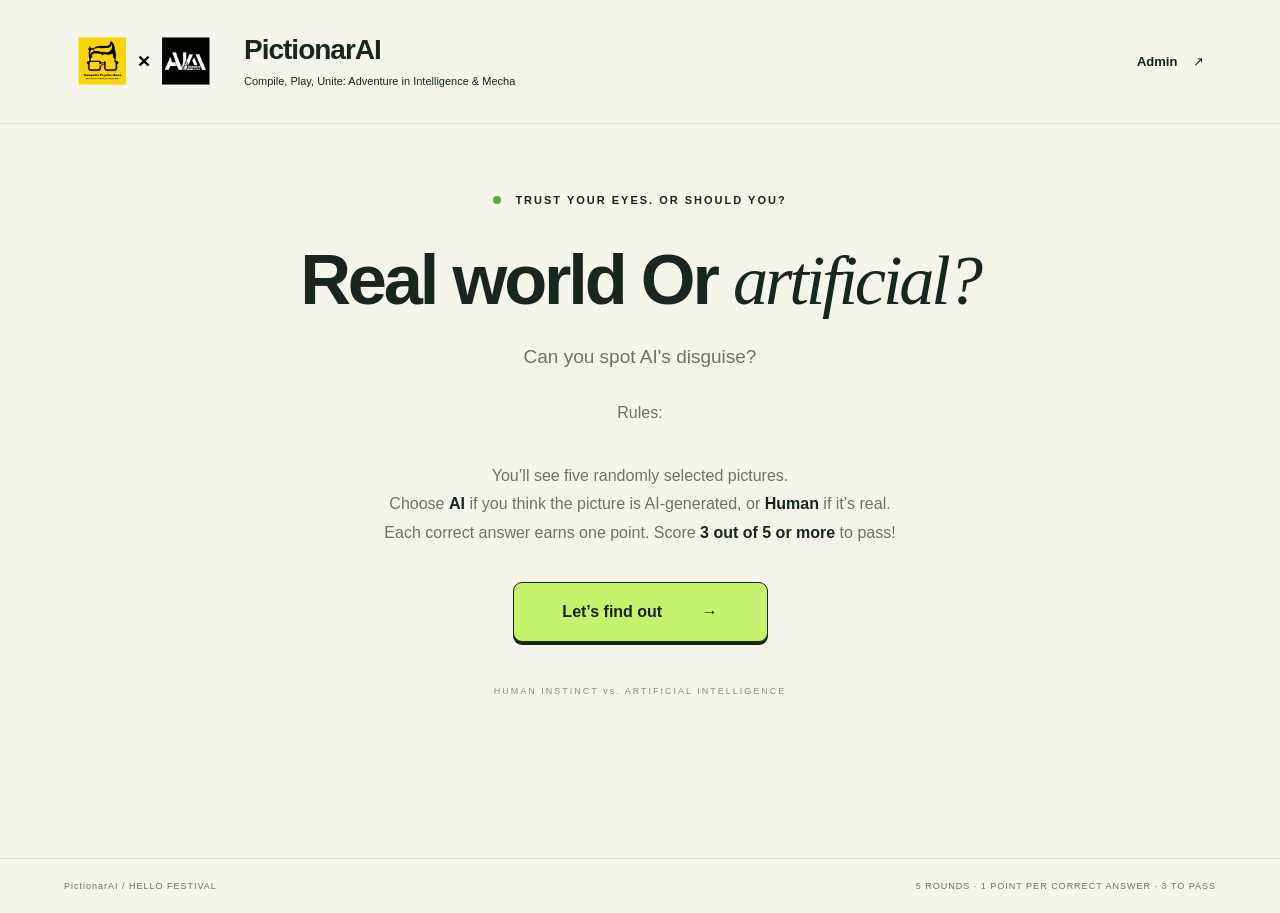
==== index.html @ ab6dd4ba "Add files via upload" ====
<!doctype html>
<html lang="en">
<head>
  <meta charset="UTF-8">
  <meta name="viewport" content="width=device-width, initial-scale=1">
  <title>PictionarAI — AI or Real?</title>
  <link rel="stylesheet" href="style.css">
  <script defer src="quiz.js"></script>
  <script defer src="bundled-pictures.js"></script>
  <script defer src="app.js"></script>
</head>
<body>
  <header><a class="brand" href="#" id="home-link"><img class="crossover-logo" src="assets/crossover-logo-transparent.png" alt="Computer Psycho Union × AI Robotics"><span class="brand-copy"><span class="brand-name">PictionarAI</span><span class="brand-subtitle">Compile, Play, Unite: Adventure in Intelligence &amp; Mecha</span></span></a><button class="quiet" id="manage">Admin <span aria-hidden="true">↗</span></button></header>
  <main>
    <section id="home" class="screen hero">
      <div class="eyebrow"><span class="dot"></span> TRUST YOUR EYES. OR SHOULD YOU?</div>
      <h1>Real world Or <em>artificial?</em></h1>
      <p class="intro">Can you spot AI's disguise?</p>
      <p class="game-rules">Rules:</p>
      <p class="game-rules">You’ll see five randomly selected pictures. <br>Choose <strong>AI</strong> if you think the picture is AI-generated, or <strong>Human</strong> if it’s real. <br>Each correct answer earns one point. Score <strong>3 out of 5 or more</strong> to pass!</p>
      <button class="primary" id="start" disabled>Let’s find out <span>→</span></button>
      <p id="ready" class="muted" role="status">Loading pictures…</p>
      <div class="hero-note">HUMAN INSTINCT vs. ARTIFICIAL INTELLIGENCE</div>
    </section>

    <section id="library" class="screen" hidden>
      <div class="eyebrow">EVENT SETUP</div><h2>Admin</h2>
      <p class="intro small">Add your pictures and label them correctly. Every game draws five different pictures from this library.</p>
      <div class="upload-grid">
        <label class="upload"><span class="upload-icon">✳</span><strong>AI-generated pictures</strong><span>Images created using artificial intelligence</span><span class="file-button">Choose pictures +</span><input id="ai-files" type="file" accept="image/jpeg,image/png,image/webp,image/gif,image/avif" multiple></label>
        <label class="upload"><span class="upload-icon">◎</span><strong>Real pictures</strong><span>Authentic photographs from the real world</span><span class="file-button">Choose pictures +</span><input id="real-files" type="file" accept="image/jpeg,image/png,image/webp,image/gif,image/avif" multiple></label>
      </div>
      <p class="muted">PNG, JPG, WebP, GIF or AVIF. Use at least five pictures in total; include both categories for a better challenge. Labels and filenames stay hidden during play.</p>
      <p id="storage-note" class="notice" role="status"></p>
      <div class="library-toolbar"><h3 id="library-count">0 pictures</h3><button class="primary compact" id="done">Done →</button></div>
      <div id="gallery" class="gallery"></div>
    </section>

    <section id="game" class="screen game" hidden>
      <div class="game-top"><span id="round" class="eyebrow">ROUND 01 / 05</span><span class="score-pill">SCORE <strong id="score">0</strong> / 5</span></div>
      <div id="progress" class="progress" aria-label="Round progress"></div>
      <div class="picture-stage"><img id="question-image" alt="Challenge picture — decide whether it was generated by AI"></div>
      <div class="question"><div><h2>Is this AI-generated?</h2><p id="answer-hint" class="muted">Look closely. Trust your instinct.</p></div><div class="answers"><button id="yes" class="answer yes">YES <span>AI-generated</span></button><button id="no" class="answer no">NO <span>Real photograph</span></button></div></div>
      <div id="feedback" class="feedback" hidden><p id="feedback-text" role="status"></p><button class="primary compact" id="next">Next picture →</button></div>
    </section>

    <section id="result" class="screen hero" hidden>
      <h1 id="result-title"></h1><p id="result-description" class="intro"></p>
      <div class="final-score"><strong id="final-score">0</strong><span>/ 5 points</span></div>
      <div id="result-rounds" class="result-rounds"></div>
      <button class="primary" id="back-home">Back to Welcome <span>→</span></button>
    </section>
  </main>
  <footer><span>PictionarAI / HELLO FESTIVAL</span><span>5 ROUNDS · 1 POINT PER CORRECT ANSWER · 3 TO PASS</span></footer>
</body>
</html>
---- style.css ----
/* PictionarAI stylesheet.
 * Original cascade order is preserved, including responsive overrides.
 */

/* Theme and defaults */

:root {
  font-family: Arial, Helvetica, sans-serif;
  color: #19261f;
  background: #f5f5ec;
  font-synthesis: none;
  --green: #c5f36b;
  --ink: #19261f;
  --muted: #6d7469;
}

/* Reset and accessibility */

* {
  box-sizing: border-box;
}

body {
  margin: 0;
}

button, input {
  font: inherit;
}

button {
  cursor: pointer;
}

button:disabled {
  opacity: .45;
  cursor: not-allowed;
}

button:focus-visible, a:focus-visible, .upload:focus-within {
  outline: 3px solid #517b1b;
  outline-offset: 5px;
}

[hidden] {
  display: none !important;
}

/* Header and navigation */

header {
  max-width: 1440px;
  margin: auto;
  padding: 28px 5%;
  display: flex;
  align-items: center;
  justify-content: space-between;
  gap: 20px;
  border-bottom: 1px solid #dce0d2;
}

.brand {
  display: flex;
  align-items: center;
  gap: 10px;
  color: inherit;
  text-decoration: none;
  font-size: 17px;
  font-weight: 900;
  letter-spacing: -.6px;
}

.brand-icon {
  font-size: 36px;
}

.tag {
  font-size: 9px;
  letter-spacing: 1.3px;
  margin-left: 12px;
  border-left: 1px solid #bac2b2;
  padding-left: 18px;
}

.quiet {
  border: 0;
  background: transparent;
  color: var(--ink);
  padding: 12px;
  font-size: 13px;
  font-weight: 600;
}

.quiet span {
  margin-left: 12px;
}

/* Page layout and typography */

main {
  max-width: 1180px;
  margin: auto;
  padding: 48px 32px 65px;
  min-height: calc(100vh - 166px);
}

.hero {
  text-align: center;
  padding: 22px 0 0;
}

.eyebrow {
  font-size: 11px;
  font-weight: 800;
  letter-spacing: 2px;
}

.dot {
  display: inline-block;
  width: 8px;
  height: 8px;
  background: #69a637;
  border-radius: 50%;
  margin-right: 9px;
}

h1 {
  font-size: clamp(56px, 7.4vw, 98px);
  letter-spacing: -6px;
  line-height: 1.02;
  font-weight: 800;
  margin: 28px 0 22px;
}

h1 em {
  font-family: Georgia, serif;
  font-weight: 400;
}

h2 {
  font-size: 38px;
  letter-spacing: -1.7px;
  margin: 15px 0;
}

h3 {
  font-size: 19px;
}

.intro {
  font-size: 19px;
  line-height: 1.6;
  color: var(--muted);
  margin: 0;
}

.intro.small {
  font-size: 16px;
  max-width: 680px;
}

/* Legacy three-column rules layout */

.rules {
  display: flex;
  justify-content: center;
  margin: 34px auto;
  gap: 0;
}

.rules>div {
  min-width: 170px;
  padding: 0 26px;
  border-right: 1px solid #d5dacb;
}

.rules>div:last-child {
  border: 0;
}

.rules strong {
  display: block;
  font-size: 23px;
  letter-spacing: -.7px;
}

.rules span {
  display: block;
  font-size: 12px;
  color: var(--muted);
  margin-top: 9px;
}

/* Buttons and supporting text */

.primary {
  background: var(--green);
  color: var(--ink);
  border: 1px solid var(--ink);
  border-radius: 9px;
  padding: 20px 28px;
  min-width: 255px;
  font-weight: 700;
  font-size: 16px;
  box-shadow: 0 3px 0 var(--ink);
}

.primary:hover:not(:disabled) {
  background: #b5e659;
}

.primary span {
  margin-left: 35px;
}

.primary.compact {
  min-width: 0;
  padding: 13px 23px;
  font-size: 14px;
}

.muted {
  font-size: 13px;
  line-height: 1.6;
  color: var(--muted);
}

#ready {
  margin-top: 21px;
}

.hero-note {
  font-size: 9px;
  letter-spacing: 2px;
  color: #88917d;
  margin-top: 44px;
}

/* Footer */

footer {
  border-top: 1px solid #dce0d2;
  display: flex;
  justify-content: space-between;
  gap: 16px;
  padding: 22px 5%;
  font-size: 9px;
  letter-spacing: 1px;
  color: var(--muted);
}

/* Admin: uploads and picture gallery */

.upload-grid {
  display: grid;
  grid-template-columns: 1fr 1fr;
  gap: 20px;
  margin: 30px 0 18px;
}

.upload {
  position: relative;
  display: flex;
  flex-direction: column;
  align-items: flex-start;
  gap: 12px;
  border: 1px dashed #9ba88f;
  border-radius: 16px;
  padding: 28px;
  background: #eeefdf;
  overflow: hidden;
  cursor: pointer;
}

.upload-icon {
  font-size: 32px;
}

.upload strong {
  font-size: 21px;
}

.upload>span:not(.upload-icon) {
  font-size: 13px;
  color: var(--muted);
}

.upload .file-button {
  background: white;
  border: 1px solid #c7cebd;
  padding: 10px 17px;
  border-radius: 7px;
  color: var(--ink) !important;
}

.upload input {
  position: absolute;
  inset: 0;
  opacity: 0;
  cursor: pointer;
  width: 100%;
  height: 100%;
}

.notice {
  font-size: 13px;
  color: #596348;
  line-height: 1.6;
}

.library-toolbar {
  display: flex;
  justify-content: space-between;
  align-items: center;
  margin: 30px 0 20px;
}

.gallery {
  display: grid;
  grid-template-columns: repeat(auto-fill, minmax(170px, 1fr));
  gap: 15px;
}

.tile {
  border: 1px solid #d5dacb;
  border-radius: 10px;
  overflow: hidden;
  background: #fff;
}

.tile img {
  width: 100%;
  height: 140px;
  object-fit: cover;
}

.tile-bottom {
  padding: 12px;
  display: flex;
  align-items: center;
  justify-content: space-between;
  gap: 5px;
  font-size: 12px;
}

.tile button {
  border: 0;
  background: #f1f2ea;
  border-radius: 5px;
  padding: 7px;
  color: #782f2f;
}

/* Quiz: progress, pictures, and answers */

.game {
  max-width: 960px;
  margin: auto;
}

.game-top {
  display: flex;
  justify-content: space-between;
  align-items: center;
}

.score-pill {
  border: 1px solid #cdd5c1;
  border-radius: 30px;
  padding: 10px 18px;
  font-size: 11px;
  letter-spacing: 1px;
}

.score-pill strong {
  font-size: 17px;
  margin-left: 10px;
}

.progress {
  display: flex;
  gap: 7px;
  margin: 18px 0 25px;
}

.progress span {
  height: 5px;
  flex: 1;
  background: #dfe3d6;
  border-radius: 5px;
}

.progress .active {
  background: #82956c;
}

.progress .correct {
  background: #8ac440;
}

.progress .wrong {
  background: #ca8872;
}

.picture-stage {
  background: #e8eadf;
  border: 1px solid #d9dece;
  border-radius: 15px;
  overflow: hidden;
  height: clamp(240px, 46vh, 560px);
  display: flex;
  align-items: center;
  justify-content: center;
}

.picture-stage img {
  width: 100%;
  height: 100%;
  object-fit: contain;
}

.question {
  display: flex;
  justify-content: space-between;
  align-items: center;
  gap: 25px;
  margin-top: 20px;
}

.question h2 {
  font-size: 28px;
  margin: 6px 0;
}

.question p {
  margin: 8px 0;
}

.answers {
  display: flex;
  gap: 12px;
}

.answer {
  border: 1px solid var(--ink);
  border-radius: 9px;
  padding: 16px 28px;
  min-width: 140px;
  font-weight: 800;
  font-size: 23px;
}

.answer span {
  display: block;
  font-size: 11px;
  font-weight: 400;
  margin-top: 5px;
}

.yes {
  background: var(--green);
}

.no {
  background: #fff;
}

.feedback {
  display: flex;
  align-items: center;
  justify-content: space-between;
  gap: 15px;
  margin-top: 19px;
  padding: 15px 20px;
  border-radius: 10px;
  background: #e6edda;
}

.feedback p {
  margin: 0;
  line-height: 1.5;
}

.feedback.wrong {
  background: #f1e3d8;
}

/* Results screen */

.result-badge {
  display: inline-block;
  margin-top: 30px;
  padding: 9px 18px;
  border-radius: 30px;
  background: var(--green);
  font-size: 12px;
  font-weight: 800;
  letter-spacing: 2px;
}

.result-badge.fail {
  background: #ecd7c9;
}

#result h1 {
  font-size: 64px;
  letter-spacing: -3px;
  margin-top: 22px;
}

.final-score {
  display: flex;
  align-items: baseline;
  justify-content: center;
  gap: 12px;
  margin: 25px 0;
}

.final-score strong {
  font-size: 86px;
  letter-spacing: -5px;
}

.final-score span {
  color: var(--muted);
  font-size: 20px;
}

.result-rounds {
  display: flex;
  justify-content: center;
  gap: 10px;
  margin-bottom: 35px;
}

.round-result {
  border-radius: 8px;
  background: #dfebcd;
  padding: 12px;
  font-size: 12px;
}

.round-result.wrong {
  background: #ecdcd0;
}

.back-home {
  display: block;
  margin: 18px auto 0;
}

/* Small-screen layout */

@media (max-width: 650px) {
  header {
    padding: 18px 20px;
  }

  .tag {
    display: none;
  }

  .brand {
    font-size: 14px;
  }

  .brand-icon {
    font-size: 28px;
  }

  main {
    padding: 30px 20px 45px;
  }

  h1 {
    letter-spacing: -3px;
  }

  .rules>div {
    min-width: 0;
    padding: 0 16px;
  }

  .rules strong {
    font-size: 20px;
  }

  .rules span {
    font-size: 11px;
  }

  .upload-grid {
    grid-template-columns: 1fr;
  }

  .question {
    flex-direction: column;
    text-align: center;
    gap: 12px;
  }

  .answers {
    width: 100%;
  }

  .answer {
    flex: 1;
    padding: 15px;
    min-width: 0;
  }

  .feedback {
    flex-direction: column;
    text-align: center;
  }

  .picture-stage {
    height: 39vh;
  }

  .result-rounds {
    gap: 5px;
  }

  .round-result {
    padding: 9px 6px;
    font-size: 11px;
  }

  footer {
    flex-direction: column;
    align-items: center;
    font-size: 8px;
  }

  #result h1 {
    font-size: 50px;
  }

}

/* Welcome: game instructions */

.game-rules {
  max-width: 620px;
  margin: 26px auto 34px;
  font-size: 16px;
  line-height: 1.8;
  color: var(--muted);
}

.game-rules strong {
  color: var(--ink);
  font-weight: 700;
}

.brand {
  gap: 20px;
  min-width: 0;
}

/* Logo and product branding */

.crossover-logo {
  display: block;
  width: 160px;
  height: auto;
  flex-shrink: 0;
}

.brand-copy {
  display: flex;
  flex-direction: column;
  gap: 7px;
  min-width: 0;
}

.brand-name {
  font-size: 28px;
  letter-spacing: -1px;
}

.brand-subtitle {
  font-size: 11px;
  font-weight: 400;
  letter-spacing: 0;
  line-height: 1.5;
}

.quiet#manage {
  flex-shrink: 0;
}

#home h1 {
  white-space: nowrap;
  font-size: clamp(20px, 5.5vw, 72px);
  letter-spacing: -.045em;
  margin: 38px 0 26px;
}

/* Compact header */

@media (max-width: 800px) {
  header {
    flex-wrap: wrap;
    gap: 12px;
  }

  .crossover-logo {
    width: 120px;
  }

  .brand-name {
    font-size: 24px;
  }

  .brand-subtitle {
    max-width: 340px;
  }

  .brand {
    gap: 12px;
  }

}

/* Phone header */

@media (max-width: 450px) {
  .crossover-logo {
    width: 90px;
  }

  .brand-name {
    font-size: 22px;
  }

  .brand-subtitle {
    font-size: 10px;
  }

  .brand {
    width: 100%;
  }

  #manage {
    margin-left: auto;
  }

  #home h1 {
    font-size: 5.5vw;
  }

}
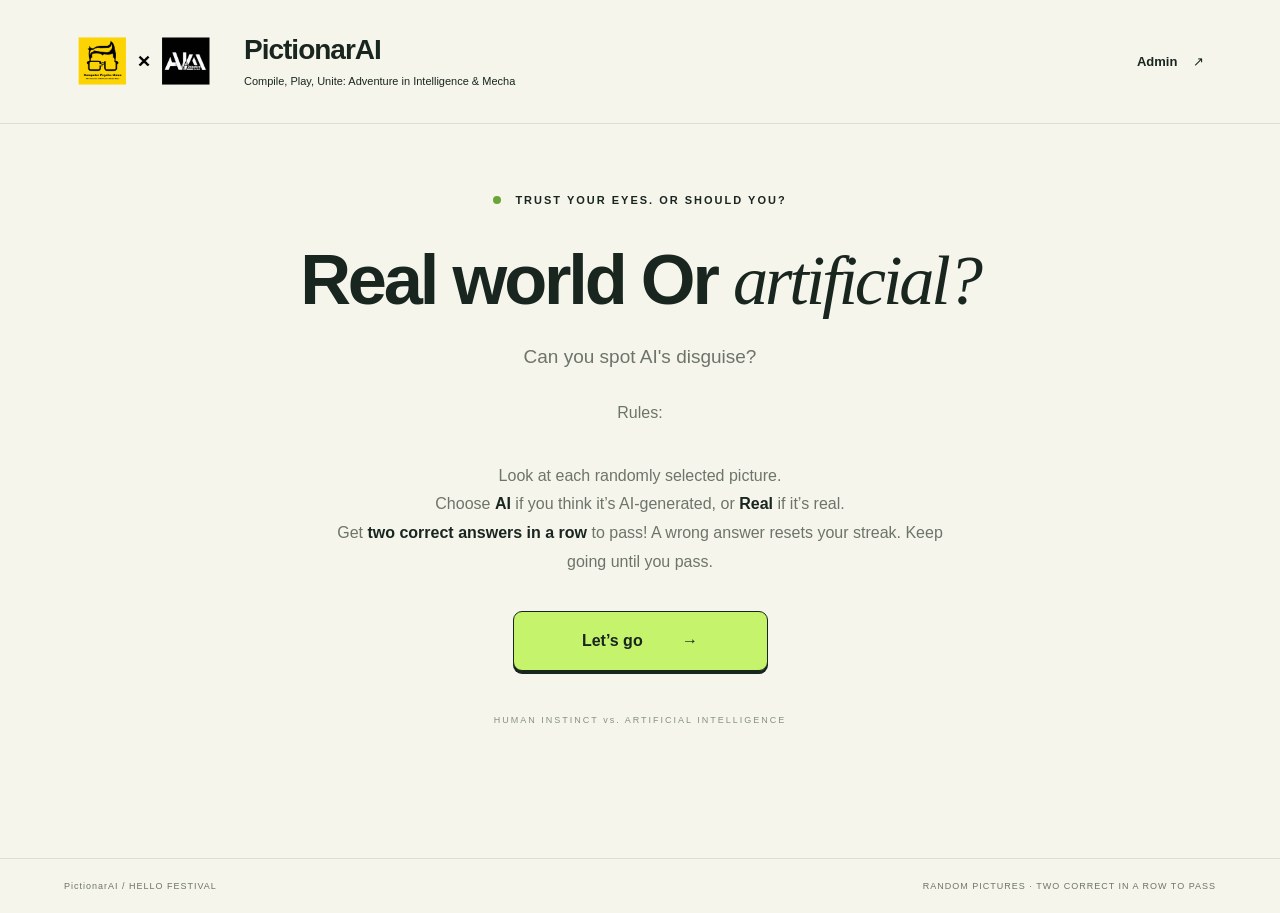
==== commit 4f5ed103: "Add files via upload" ====
--- a/index.html
+++ b/index.html
@@ -17,40 +17,40 @@
       <h1>Real world Or <em>artificial?</em></h1>
       <p class="intro">Can you spot AI's disguise?</p>
       <p class="game-rules">Rules:</p>
-      <p class="game-rules">You’ll see five randomly selected pictures. <br>Choose <strong>AI</strong> if you think the picture is AI-generated, or <strong>Human</strong> if it’s real. <br>Each correct answer earns one point. Score <strong>3 out of 5 or more</strong> to pass!</p>
-      <button class="primary" id="start" disabled>Let’s find out <span>→</span></button>
+      <p class="game-rules">Look at each randomly selected picture. <br>Choose <strong>AI</strong> if you think it’s AI-generated, or <strong>Real</strong> if it’s real. <br>Get <strong>two correct answers in a row</strong> to pass! A wrong answer resets your streak. Keep going until you pass.</p>
+      <button class="primary" id="start" disabled>Let’s go <span>→</span></button>
       <p id="ready" class="muted" role="status">Loading pictures…</p>
       <div class="hero-note">HUMAN INSTINCT vs. ARTIFICIAL INTELLIGENCE</div>
     </section>
 
     <section id="library" class="screen" hidden>
       <div class="eyebrow">EVENT SETUP</div><h2>Admin</h2>
-      <p class="intro small">Add your pictures and label them correctly. Every game draws five different pictures from this library.</p>
+      <p class="intro small">Add your pictures and label them correctly. Each game draws pictures randomly from this library until the participant answers two correctly in a row.</p>
       <div class="upload-grid">
         <label class="upload"><span class="upload-icon">✳</span><strong>AI-generated pictures</strong><span>Images created using artificial intelligence</span><span class="file-button">Choose pictures +</span><input id="ai-files" type="file" accept="image/jpeg,image/png,image/webp,image/gif,image/avif" multiple></label>
         <label class="upload"><span class="upload-icon">◎</span><strong>Real pictures</strong><span>Authentic photographs from the real world</span><span class="file-button">Choose pictures +</span><input id="real-files" type="file" accept="image/jpeg,image/png,image/webp,image/gif,image/avif" multiple></label>
       </div>
-      <p class="muted">PNG, JPG, WebP, GIF or AVIF. Use at least five pictures in total; include both categories for a better challenge. Labels and filenames stay hidden during play.</p>
+      <p class="muted">PNG, JPG, WebP, GIF or AVIF. Use at least two pictures in total; include both categories for a better challenge. Labels and filenames stay hidden during play.</p>
       <p id="storage-note" class="notice" role="status"></p>
       <div class="library-toolbar"><h3 id="library-count">0 pictures</h3><button class="primary compact" id="done">Done →</button></div>
       <div id="gallery" class="gallery"></div>
     </section>
 
     <section id="game" class="screen game" hidden>
-      <div class="game-top"><span id="round" class="eyebrow">ROUND 01 / 05</span><span class="score-pill">SCORE <strong id="score">0</strong> / 5</span></div>
-      <div id="progress" class="progress" aria-label="Round progress"></div>
+      <div class="game-top"><span id="round" class="eyebrow">PICTURE 01</span><span class="score-pill">STREAK <strong id="score">0</strong> / 2</span><button class="quiet" id="abort" type="button" aria-label="Abort game and return to welcome">Abort</button></div>
+      <div id="progress" class="progress" aria-label="Consecutive correct answers"></div>
       <div class="picture-stage"><img id="question-image" alt="Challenge picture — decide whether it was generated by AI"></div>
-      <div class="question"><div><h2>Is this AI-generated?</h2><p id="answer-hint" class="muted">Look closely. Trust your instinct.</p></div><div class="answers"><button id="yes" class="answer yes">YES <span>AI-generated</span></button><button id="no" class="answer no">NO <span>Real photograph</span></button></div></div>
+      <div class="question"><div><h2>Is this AI-generated?</h2><p id="answer-hint" class="muted">Look closely. Trust your instinct.</p></div><div class="answers"><button id="yes" class="answer yes">AI </button><button id="no" class="answer no">Real </button></div></div>
       <div id="feedback" class="feedback" hidden><p id="feedback-text" role="status"></p><button class="primary compact" id="next">Next picture →</button></div>
     </section>
 
     <section id="result" class="screen hero" hidden>
       <h1 id="result-title"></h1><p id="result-description" class="intro"></p>
-      <div class="final-score"><strong id="final-score">0</strong><span>/ 5 points</span></div>
+      <div class="final-score"><strong id="final-score">2</strong><span>correct in a row</span></div>
       <div id="result-rounds" class="result-rounds"></div>
       <button class="primary" id="back-home">Back to Welcome <span>→</span></button>
     </section>
   </main>
-  <footer><span>PictionarAI / HELLO FESTIVAL</span><span>5 ROUNDS · 1 POINT PER CORRECT ANSWER · 3 TO PASS</span></footer>
+  <footer><span>PictionarAI / HELLO FESTIVAL</span><span>RANDOM PICTURES · TWO CORRECT IN A ROW TO PASS</span></footer>
 </body>
 </html>
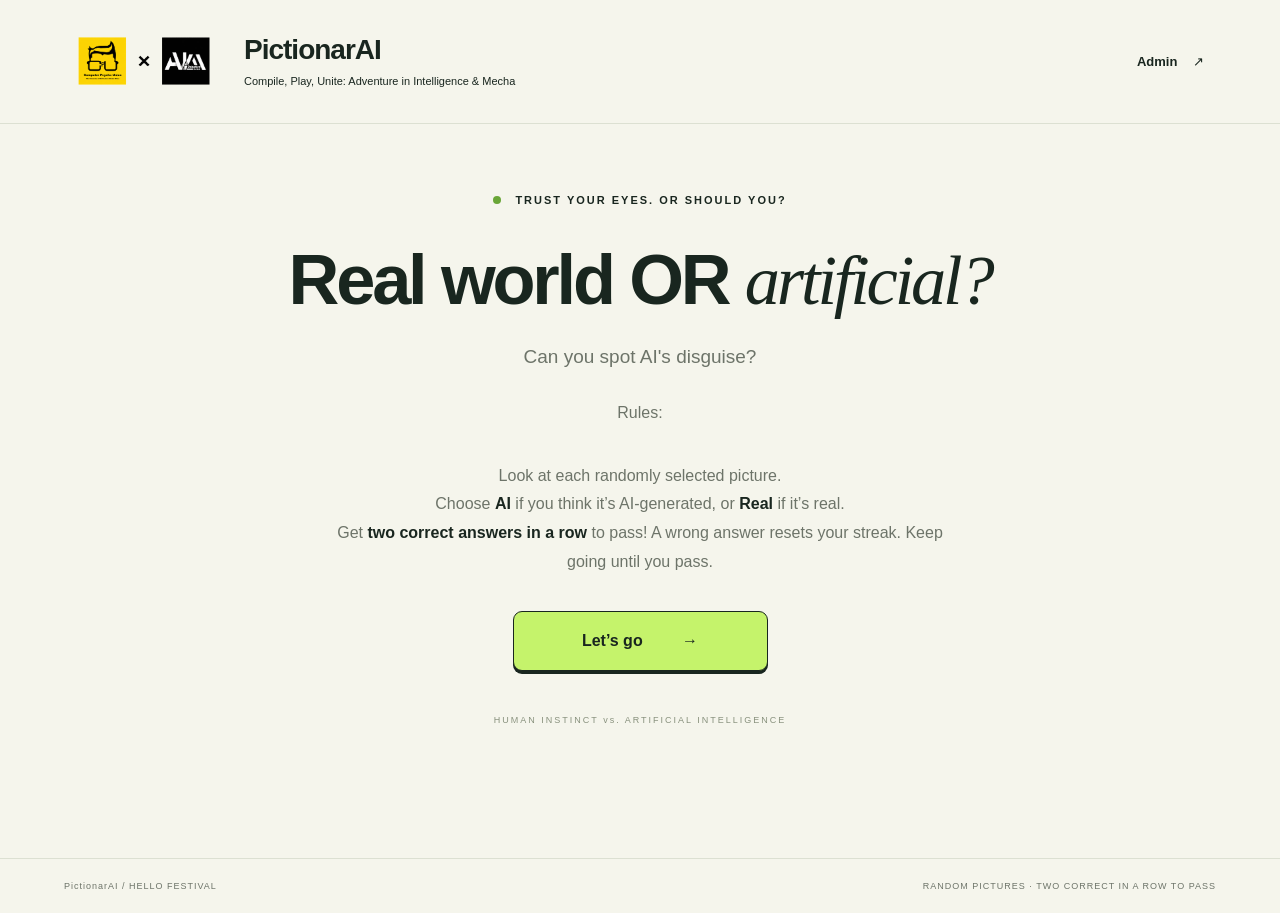
==== commit ebdd9860: "Update index.html" ====
--- a/index.html
+++ b/index.html
@@ -14,7 +14,7 @@
   <main>
     <section id="home" class="screen hero">
       <div class="eyebrow"><span class="dot"></span> TRUST YOUR EYES. OR SHOULD YOU?</div>
-      <h1>Real world Or <em>artificial?</em></h1>
+      <h1>Real world OR <em>artificial?</em></h1>
       <p class="intro">Can you spot AI's disguise?</p>
       <p class="game-rules">Rules:</p>
       <p class="game-rules">Look at each randomly selected picture. <br>Choose <strong>AI</strong> if you think it’s AI-generated, or <strong>Real</strong> if it’s real. <br>Get <strong>two correct answers in a row</strong> to pass! A wrong answer resets your streak. Keep going until you pass.</p>
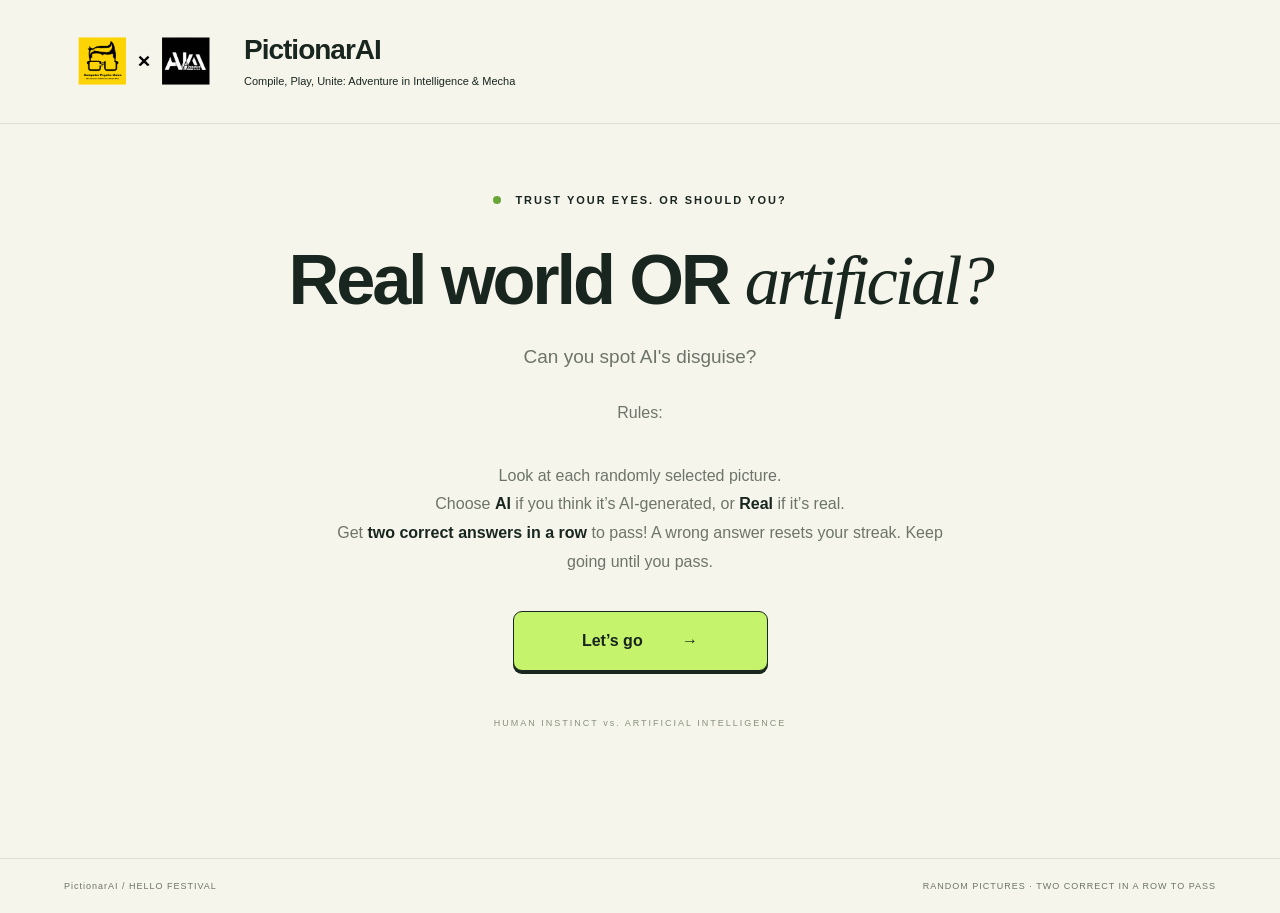
==== commit 6f7e33c3: "新增独立管理页并优化答题界面" ====
--- a/index.html
+++ b/index.html
@@ -10,7 +10,7 @@
   <script defer src="app.js"></script>
 </head>
 <body>
-  <header><a class="brand" href="#" id="home-link"><img class="crossover-logo" src="assets/crossover-logo-transparent.png" alt="Computer Psycho Union × AI Robotics"><span class="brand-copy"><span class="brand-name">PictionarAI</span><span class="brand-subtitle">Compile, Play, Unite: Adventure in Intelligence &amp; Mecha</span></span></a><button class="quiet" id="manage">Admin <span aria-hidden="true">↗</span></button></header>
+  <header><a class="brand" href="#" id="home-link"><img class="crossover-logo" src="assets/crossover-logo-transparent.png" alt="Computer Psycho Union × AI Robotics"><span class="brand-copy"><span class="brand-name">PictionarAI</span><span class="brand-subtitle">Compile, Play, Unite: Adventure in Intelligence &amp; Mecha</span></span></a></header>
   <main>
     <section id="home" class="screen hero">
       <div class="eyebrow"><span class="dot"></span> TRUST YOUR EYES. OR SHOULD YOU?</div>
@@ -23,19 +23,6 @@
       <div class="hero-note">HUMAN INSTINCT vs. ARTIFICIAL INTELLIGENCE</div>
     </section>
 
-    <section id="library" class="screen" hidden>
-      <div class="eyebrow">EVENT SETUP</div><h2>Admin</h2>
-      <p class="intro small">Add your pictures and label them correctly. Each game draws pictures randomly from this library until the participant answers two correctly in a row.</p>
-      <div class="upload-grid">
-        <label class="upload"><span class="upload-icon">✳</span><strong>AI-generated pictures</strong><span>Images created using artificial intelligence</span><span class="file-button">Choose pictures +</span><input id="ai-files" type="file" accept="image/jpeg,image/png,image/webp,image/gif,image/avif" multiple></label>
-        <label class="upload"><span class="upload-icon">◎</span><strong>Real pictures</strong><span>Authentic photographs from the real world</span><span class="file-button">Choose pictures +</span><input id="real-files" type="file" accept="image/jpeg,image/png,image/webp,image/gif,image/avif" multiple></label>
-      </div>
-      <p class="muted">PNG, JPG, WebP, GIF or AVIF. Use at least two pictures in total; include both categories for a better challenge. Labels and filenames stay hidden during play.</p>
-      <p id="storage-note" class="notice" role="status"></p>
-      <div class="library-toolbar"><h3 id="library-count">0 pictures</h3><button class="primary compact" id="done">Done →</button></div>
-      <div id="gallery" class="gallery"></div>
-    </section>
-
     <section id="game" class="screen game" hidden>
       <div class="game-top"><span id="round" class="eyebrow">PICTURE 01</span><span class="score-pill">STREAK <strong id="score">0</strong> / 2</span><button class="quiet" id="abort" type="button" aria-label="Abort game and return to welcome">Abort</button></div>
       <div id="progress" class="progress" aria-label="Consecutive correct answers"></div>
@@ -46,7 +33,6 @@
 
     <section id="result" class="screen hero" hidden>
       <h1 id="result-title"></h1><p id="result-description" class="intro"></p>
-      <div class="final-score"><strong id="final-score">2</strong><span>correct in a row</span></div>
       <div id="result-rounds" class="result-rounds"></div>
       <button class="primary" id="back-home">Back to Welcome <span>→</span></button>
     </section>
--- a/style.css
+++ b/style.css
@@ -30,6 +30,10 @@
 
 button {
   cursor: pointer;
+  /* Removes the 300ms tap delay and stops the browser from hijacking the
+     press gesture, which otherwise cancels :active on touch devices. */
+  touch-action: manipulation;
+  -webkit-tap-highlight-color: transparent;
 }
 
 button:disabled {
@@ -93,6 +97,21 @@
 
 .quiet span {
   margin-left: 12px;
+}
+
+/* Abort sits in the quiz header and must stay noticeable without
+   competing with the answer buttons: outlined, flat and green-toned. */
+.quiet#abort {
+  border: 1px solid #cdd5c1;
+  border-radius: 7px;
+  background: #eeefdf;
+  padding: 10px 18px;
+  color: #4c5b34;
+}
+
+.quiet#abort:hover {
+  background: #e2e4d1;
+  color: var(--ink);
 }
 
 /* Page layout and typography */
@@ -203,10 +222,23 @@
   font-weight: 700;
   font-size: 16px;
   box-shadow: 0 3px 0 var(--ink);
+  /* Same press feedback as the answer buttons. The margin compensates
+     for the shadow so the button keeps its original footprint. */
+  margin-bottom: 3px;
+  transform: translateY(0);
+  transition: transform .12s ease, box-shadow .12s ease, background-color .12s ease;
 }
 
 .primary:hover:not(:disabled) {
   background: #b5e659;
+}
+
+/* The .pressing class mirrors :active because touch browsers can cancel the
+   :active state mid-gesture, which made the button only react on release. */
+.primary:active:not(:disabled),
+.primary.pressing:not(:disabled) {
+  transform: translateY(2px);
+  box-shadow: 0 1px 0 var(--ink);
 }
 
 .primary span {
@@ -384,18 +416,32 @@
 }
 
 .progress span {
+  position: relative;
   height: 5px;
   flex: 1;
   background: #dfe3d6;
   border-radius: 5px;
 }
 
+/* The green fill is a scaled layer rather than a flat background colour,
+   so each segment can slide in from the left and retract to the right. */
+.progress span::after {
+  content: "";
+  position: absolute;
+  inset: 0;
+  border-radius: inherit;
+  background: #8ac440;
+  transform: scaleX(0);
+  transform-origin: left center;
+  transition: transform .35s ease, background-color .35s ease;
+}
+
+.progress span.correct::after {
+  transform: scaleX(1);
+}
+
 .progress .active {
   background: #82956c;
-}
-
-.progress .correct {
-  background: #8ac440;
 }
 
 .progress .wrong {
@@ -448,6 +494,22 @@
   min-width: 140px;
   font-weight: 800;
   font-size: 23px;
+  /* Physical depth: a solid black edge under the button, matching the
+     stacked look already used by .primary. The margin compensates for
+     the shadow so the row height stays unchanged. */
+  box-shadow: 0 4px 0 var(--ink);
+  margin-bottom: 4px;
+  transform: translateY(0);
+  transition: transform .12s ease, box-shadow .12s ease, background-color .12s ease;
+}
+
+/* Pressing sinks the button into its own shadow, narrowing the visible
+   edge and reading as a physical press. .pressing mirrors :active for
+   touch devices where the pseudo-class is unreliable. */
+.answer:active:not(:disabled),
+.answer.pressing:not(:disabled) {
+  transform: translateY(3px);
+  box-shadow: 0 1px 0 var(--ink);
 }
 
 .answer span {
@@ -457,12 +519,24 @@
   margin-top: 5px;
 }
 
+/* AI (pale red) and Real (pale blue) are matched in lightness and
+   saturation, so neither button may hint at the correct answer. */
 .yes {
-  background: var(--green);
+  background: #f6cfcf;
+  color: #0a140d;
+}
+
+.yes:hover:not(:disabled) {
+  background: #f0bdbd;
 }
 
 .no {
-  background: #fff;
+  background: #ccdcf2;
+  color: #0a140d;
+}
+
+.no:hover:not(:disabled) {
+  background: #b8cdec;
 }
 
 .feedback {
@@ -502,6 +576,19 @@
   background: #ecd7c9;
 }
 
+/* Centre the result content vertically: masthead 166px is the shared
+   header/footer allowance used by main, plus its 48px top and 65px
+   bottom padding. The inherited .hero top padding is cancelled so the
+   block sits optically centred. */
+#result {
+  display: flex;
+  flex-direction: column;
+  align-items: center;
+  justify-content: center;
+  min-height: calc(100vh - 166px - 113px);
+  padding-top: 0;
+}
+
 #result h1 {
   font-size: 64px;
   letter-spacing: -3px;
@@ -752,3 +839,36 @@
   }
 
 }
+
+/* Result screen: 3D ribbon celebration.
+   The stage owns the perspective so each piece flips in real 3D space
+   rather than rotating as a flat rectangle. */
+
+.ribbon-stage {
+  position: fixed;
+  inset: 0;
+  overflow: hidden;
+  pointer-events: none;
+  perspective: 800px;
+  z-index: 999;
+}
+
+.ribbon {
+  position: absolute;
+  top: -12vh;
+  border-radius: 2px;
+  opacity: .95;
+  animation-name: ribbon-fall;
+  animation-timing-function: ease-in;
+  animation-fill-mode: forwards;
+}
+
+@keyframes ribbon-fall {
+  from {
+    transform: translate3d(0, 0, 0) rotateX(0) rotateY(0) rotateZ(0);
+  }
+
+  to {
+    transform: translate3d(var(--drift), 118vh, 0) rotateX(var(--tumble)) rotateY(var(--spin)) rotateZ(var(--spin));
+  }
+}
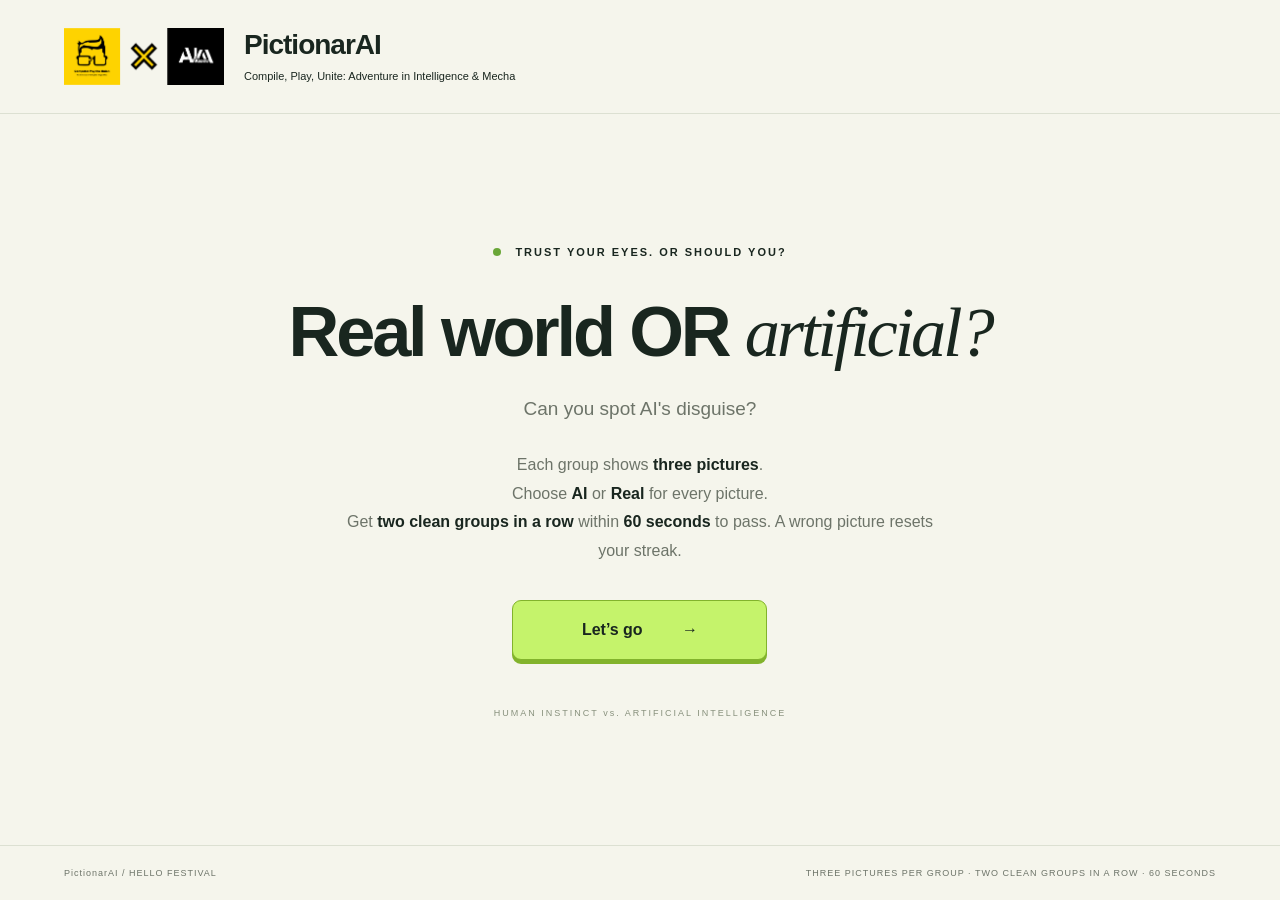
==== commit 3ac994e5: "Manage pictures via pictures.json and group them in threes" ====
--- a/index.html
+++ b/index.html
@@ -6,7 +6,6 @@
   <title>PictionarAI — AI or Real?</title>
   <link rel="stylesheet" href="style.css">
   <script defer src="quiz.js"></script>
-  <script defer src="bundled-pictures.js"></script>
   <script defer src="app.js"></script>
 </head>
 <body>
@@ -16,19 +15,19 @@
       <div class="eyebrow"><span class="dot"></span> TRUST YOUR EYES. OR SHOULD YOU?</div>
       <h1>Real world OR <em>artificial?</em></h1>
       <p class="intro">Can you spot AI's disguise?</p>
-      <p class="game-rules">Rules:</p>
-      <p class="game-rules">Look at each randomly selected picture. <br>Choose <strong>AI</strong> if you think it’s AI-generated, or <strong>Real</strong> if it’s real. <br>Get <strong>two correct answers in a row</strong> to pass! A wrong answer resets your streak. Keep going until you pass.</p>
+      <p class="game-rules">Each group shows <strong>three pictures</strong>. <br>Choose <strong>AI</strong> or <strong>Real</strong> for every picture. <br>Get <strong>two clean groups in a row</strong> within <strong>60 seconds</strong> to pass. A wrong picture resets your streak.</p>
       <button class="primary" id="start" disabled>Let’s go <span>→</span></button>
       <p id="ready" class="muted" role="status">Loading pictures…</p>
       <div class="hero-note">HUMAN INSTINCT vs. ARTIFICIAL INTELLIGENCE</div>
     </section>
 
     <section id="game" class="screen game" hidden>
-      <div class="game-top"><span id="round" class="eyebrow">PICTURE 01</span><span class="score-pill">STREAK <strong id="score">0</strong> / 2</span><button class="quiet" id="abort" type="button" aria-label="Abort game and return to welcome">Abort</button></div>
-      <div id="progress" class="progress" aria-label="Consecutive correct answers"></div>
-      <div class="picture-stage"><img id="question-image" alt="Challenge picture — decide whether it was generated by AI"></div>
-      <div class="question"><div><h2>Is this AI-generated?</h2><p id="answer-hint" class="muted">Look closely. Trust your instinct.</p></div><div class="answers"><button id="yes" class="answer yes">AI </button><button id="no" class="answer no">Real </button></div></div>
-      <div id="feedback" class="feedback" hidden><p id="feedback-text" role="status"></p><button class="primary compact" id="next">Next picture →</button></div>
+      <div class="game-top"><span id="round" class="eyebrow">GROUP 01</span><span class="score-pill">GROUPS <strong id="score">0</strong> / 2 <span class="pill-divider" aria-hidden="true"></span> <span id="timer" class="timer" role="timer">60</span></span><button class="quiet" id="abort" type="button" aria-label="Abort game and return to welcome">Abort</button></div>
+      <div id="progress" class="progress" aria-label="Consecutive correct groups"></div>
+      <h2 class="game-question">Is each of these AI-generated?</h2>
+      <div id="group" class="group"></div>
+      <div class="actions"><button class="primary compact" id="judge" disabled>Submit</button></div>
+      <div id="feedback" class="feedback" hidden><p id="feedback-text" role="status"></p></div>
     </section>
 
     <section id="result" class="screen hero" hidden>
@@ -37,6 +36,6 @@
       <button class="primary" id="back-home">Back to Welcome <span>→</span></button>
     </section>
   </main>
-  <footer><span>PictionarAI / HELLO FESTIVAL</span><span>RANDOM PICTURES · TWO CORRECT IN A ROW TO PASS</span></footer>
+  <footer><span>PictionarAI / HELLO FESTIVAL</span><span>THREE PICTURES PER GROUP · TWO CLEAN GROUPS IN A ROW · 60 SECONDS</span></footer>
 </body>
 </html>
--- a/style.css
+++ b/style.css
@@ -1,8 +1,4 @@
-/* PictionarAI stylesheet.
- * Original cascade order is preserved, including responsive overrides.
- */
-
-/* Theme and defaults */
+
 
 :root {
   font-family: Arial, Helvetica, sans-serif;
@@ -10,18 +6,20 @@
   background: #f5f5ec;
   font-synthesis: none;
   --green: #c5f36b;
+  --green-deep: #82b32c;
   --ink: #19261f;
   --muted: #6d7469;
 }
 
-/* Reset and accessibility */
-
 * {
   box-sizing: border-box;
 }
 
 body {
   margin: 0;
+  min-height: 100dvh;
+  display: grid;
+  grid-template-rows: auto 1fr auto;
 }
 
 button, input {
@@ -30,8 +28,6 @@
 
 button {
   cursor: pointer;
-  /* Removes the 300ms tap delay and stops the browser from hijacking the
-     press gesture, which otherwise cancels :active on touch devices. */
   touch-action: manipulation;
   -webkit-tap-highlight-color: transparent;
 }
@@ -41,7 +37,7 @@
   cursor: not-allowed;
 }
 
-button:focus-visible, a:focus-visible, .upload:focus-within {
+button:focus-visible, a:focus-visible {
   outline: 3px solid #517b1b;
   outline-offset: 5px;
 }
@@ -50,10 +46,8 @@
   display: none !important;
 }
 
-/* Header and navigation */
-
 header {
-  max-width: 1440px;
+  width: 100%;
   margin: auto;
   padding: 28px 5%;
   display: flex;
@@ -74,18 +68,6 @@
   letter-spacing: -.6px;
 }
 
-.brand-icon {
-  font-size: 36px;
-}
-
-.tag {
-  font-size: 9px;
-  letter-spacing: 1.3px;
-  margin-left: 12px;
-  border-left: 1px solid #bac2b2;
-  padding-left: 18px;
-}
-
 .quiet {
   border: 0;
   background: transparent;
@@ -99,8 +81,6 @@
   margin-left: 12px;
 }
 
-/* Abort sits in the quiz header and must stay noticeable without
-   competing with the answer buttons: outlined, flat and green-toned. */
 .quiet#abort {
   border: 1px solid #cdd5c1;
   border-radius: 7px;
@@ -114,13 +94,11 @@
   color: var(--ink);
 }
 
-/* Page layout and typography */
-
 main {
   max-width: 1180px;
   margin: auto;
   padding: 48px 32px 65px;
-  min-height: calc(100vh - 166px);
+  min-height: auto;
 }
 
 .hero {
@@ -178,67 +156,30 @@
   max-width: 680px;
 }
 
-/* Legacy three-column rules layout */
-
-.rules {
-  display: flex;
-  justify-content: center;
-  margin: 34px auto;
-  gap: 0;
-}
-
-.rules>div {
-  min-width: 170px;
-  padding: 0 26px;
-  border-right: 1px solid #d5dacb;
-}
-
-.rules>div:last-child {
-  border: 0;
-}
-
-.rules strong {
-  display: block;
-  font-size: 23px;
-  letter-spacing: -.7px;
-}
-
-.rules span {
-  display: block;
-  font-size: 12px;
-  color: var(--muted);
-  margin-top: 9px;
-}
-
-/* Buttons and supporting text */
-
 .primary {
   background: var(--green);
   color: var(--ink);
-  border: 1px solid var(--ink);
+  border: 1px solid var(--green-deep);
   border-radius: 9px;
   padding: 20px 28px;
   min-width: 255px;
   font-weight: 700;
   font-size: 16px;
-  box-shadow: 0 3px 0 var(--ink);
-  /* Same press feedback as the answer buttons. The margin compensates
-     for the shadow so the button keeps its original footprint. */
-  margin-bottom: 3px;
+  box-shadow: 0 4px 0 var(--green-deep);
+  margin-bottom: 4px;
   transform: translateY(0);
-  transition: transform .12s ease, box-shadow .12s ease, background-color .12s ease;
+  transition: transform .07s ease-out, box-shadow .07s ease-out;
 }
 
 .primary:hover:not(:disabled) {
   background: #b5e659;
 }
 
-/* The .pressing class mirrors :active because touch browsers can cancel the
-   :active state mid-gesture, which made the button only react on release. */
 .primary:active:not(:disabled),
 .primary.pressing:not(:disabled) {
-  transform: translateY(2px);
-  box-shadow: 0 1px 0 var(--ink);
+  transform: translateY(3px);
+  box-shadow: 0 1px 0 var(--green-deep);
+  transition: none;
 }
 
 .primary span {
@@ -267,8 +208,6 @@
   color: #88917d;
   margin-top: 44px;
 }
-
-/* Footer */
 
 footer {
   border-top: 1px solid #dce0d2;
@@ -281,59 +220,6 @@
   color: var(--muted);
 }
 
-/* Admin: uploads and picture gallery */
-
-.upload-grid {
-  display: grid;
-  grid-template-columns: 1fr 1fr;
-  gap: 20px;
-  margin: 30px 0 18px;
-}
-
-.upload {
-  position: relative;
-  display: flex;
-  flex-direction: column;
-  align-items: flex-start;
-  gap: 12px;
-  border: 1px dashed #9ba88f;
-  border-radius: 16px;
-  padding: 28px;
-  background: #eeefdf;
-  overflow: hidden;
-  cursor: pointer;
-}
-
-.upload-icon {
-  font-size: 32px;
-}
-
-.upload strong {
-  font-size: 21px;
-}
-
-.upload>span:not(.upload-icon) {
-  font-size: 13px;
-  color: var(--muted);
-}
-
-.upload .file-button {
-  background: white;
-  border: 1px solid #c7cebd;
-  padding: 10px 17px;
-  border-radius: 7px;
-  color: var(--ink) !important;
-}
-
-.upload input {
-  position: absolute;
-  inset: 0;
-  opacity: 0;
-  cursor: pointer;
-  width: 100%;
-  height: 100%;
-}
-
 .notice {
   font-size: 13px;
   color: #596348;
@@ -383,8 +269,6 @@
   color: #782f2f;
 }
 
-/* Quiz: progress, pictures, and answers */
-
 .game {
   max-width: 960px;
   margin: auto;
@@ -394,6 +278,11 @@
   display: flex;
   justify-content: space-between;
   align-items: center;
+  gap: 12px;
+}
+
+.game-top > * {
+  flex: 0 0 auto;
 }
 
 .score-pill {
@@ -423,8 +312,6 @@
   border-radius: 5px;
 }
 
-/* The green fill is a scaled layer rather than a flat background colour,
-   so each segment can slide in from the left and retract to the right. */
 .progress span::after {
   content: "";
   position: absolute;
@@ -440,111 +327,200 @@
   transform: scaleX(1);
 }
 
-.progress .active {
-  background: #82956c;
-}
-
-.progress .wrong {
-  background: #ca8872;
-}
-
-.picture-stage {
+.pill-divider {
+  display: inline-block;
+  width: 1px;
+  height: 11px;
+  margin: 0 10px;
+  vertical-align: -1px;
+  background: #cdd5c1;
+}
+
+.timer {
+  font-size: 15px;
+  font-weight: 800;
+  font-variant-numeric: tabular-nums;
+  border-radius: 5px;
+  padding: 3px 7px;
+  margin: -3px -7px;
+  transition: color .2s ease;
+}
+
+.timer.urgent {
+  color: #c0392b;
+}
+
+.game-question {
+  font-size: 20px;
+  letter-spacing: -.4px;
+  text-align: center;
+  margin: 0 0 20px;
+}
+
+.group {
+  display: grid;
+  grid-template-columns: repeat(3, 1fr);
+  gap: 16px;
+}
+
+/* The card itself is only the perspective container. Its frame, fill and
+   border live on each face, so the whole card turns as one piece instead of
+   the artwork rotating inside a static frame. */
+.group-card {
+  perspective: 1100px;
+}
+
+.card-inner {
+  position: relative;
+  transform-style: preserve-3d;
+  transition: transform .6s cubic-bezier(.4, .2, .2, 1);
+}
+
+/* Used for one frame while the revealed reverse is promoted to the front,
+   so the reset to rotateY(0) happens instantly instead of animating back. */
+.card-inner.no-flip {
+  transition: none;
+}
+
+.group-card.flipped .card-inner {
+  transform: rotateY(-180deg);
+}
+
+.card-face {
+  border: 1px solid #d9dece;
+  border-radius: 14px;
+  background: #eef0e3;
+  overflow: hidden;
+  backface-visibility: hidden;
+  -webkit-backface-visibility: hidden;
+  transition: border-color .2s ease, background-color .2s ease;
+}
+
+.group-card.right .card-face {
+  border-color: #8ac440;
+  background: #eef5e0;
+}
+
+.group-card.wrong .card-face {
+  border-color: #ca8872;
+  background: #f7ebe0;
+}
+
+/* The reverse carries the next group's picture and buttons, so it mirrors
+   the front exactly and only differs by being rotated away. */
+.card-front,
+.card-back {
+  display: block;
+}
+
+.card-back {
+  position: absolute;
+  inset: 0;
+  transform: rotateY(-180deg);
+  box-sizing: border-box;
+}
+
+.group-frame {
+  position: relative;
+  aspect-ratio: 4 / 3;
   background: #e8eadf;
-  border: 1px solid #d9dece;
-  border-radius: 15px;
   overflow: hidden;
-  height: clamp(240px, 46vh, 560px);
+}
+
+.group-frame img {
+  width: 100%;
+  height: 100%;
+  object-fit: cover;
+  display: block;
+}
+
+.verdict {
+  display: grid;
+  grid-template-columns: 1fr 1fr;
+  gap: 8px;
+  padding: 12px;
+}
+
+.verdict-button {
+  --face: #f6cfcf;
+  --edge: #c98a8a;
+  background: var(--face);
+  border: 1px solid var(--edge);
+  border-radius: 9px;
+  color: #0a140d;
+  padding: 14px 12px;
+  font-size: 16px;
+  font-weight: 800;
+  letter-spacing: 0;
+  box-shadow: 0 4px 0 var(--edge);
+  margin-bottom: 4px;
+  transform: translateY(0);
+  transition: transform .07s ease-out, box-shadow .07s ease-out, background-color .07s ease-out;
+}
+
+.verdict-button.real {
+  --face: #ccdcf2;
+  --edge: #8aa8ce;
+}
+
+.verdict-button.ai:hover:not(:disabled):not(.selected):not(.missed) {
+  background-color: #f0bdbd;
+}
+
+.verdict-button.real:hover:not(:disabled):not(.selected):not(.missed) {
+  background-color: #b8cdec;
+}
+
+.verdict-button:active:not(:disabled),
+.verdict-button.pressing:not(:disabled) {
+  transform: translateY(3px);
+  box-shadow: 0 1px 0 var(--edge);
+  transition: none;
+}
+
+.verdict-button.selected,
+.verdict-button.answer {
+  --face: var(--green);
+  --edge: var(--green-deep);
+}
+
+.verdict-button:disabled {
+  opacity: 1;
+  cursor: default;
+}
+
+.verdict-button.missed {
+  opacity: .45;
+}
+
+.verdict-button.missed.ai {
+  --face: #f6cfcf;
+  --edge: #c98a8a;
+}
+
+.verdict-button.missed.real {
+  --face: #ccdcf2;
+  --edge: #8aa8ce;
+}
+
+.actions {
+  display: flex;
+  justify-content: center;
+  margin-top: 20px;
+}
+
+#judge {
+  min-width: 255px;
+  max-width: 100%;
+}
+
+.feedback {
   display: flex;
   align-items: center;
   justify-content: center;
-}
-
-.picture-stage img {
-  width: 100%;
-  height: 100%;
-  object-fit: contain;
-}
-
-.question {
-  display: flex;
-  justify-content: space-between;
-  align-items: center;
-  gap: 25px;
-  margin-top: 20px;
-}
-
-.question h2 {
-  font-size: 28px;
-  margin: 6px 0;
-}
-
-.question p {
-  margin: 8px 0;
-}
-
-.answers {
-  display: flex;
-  gap: 12px;
-}
-
-.answer {
-  border: 1px solid var(--ink);
-  border-radius: 9px;
-  padding: 16px 28px;
-  min-width: 140px;
-  font-weight: 800;
-  font-size: 23px;
-  /* Physical depth: a solid black edge under the button, matching the
-     stacked look already used by .primary. The margin compensates for
-     the shadow so the row height stays unchanged. */
-  box-shadow: 0 4px 0 var(--ink);
-  margin-bottom: 4px;
-  transform: translateY(0);
-  transition: transform .12s ease, box-shadow .12s ease, background-color .12s ease;
-}
-
-/* Pressing sinks the button into its own shadow, narrowing the visible
-   edge and reading as a physical press. .pressing mirrors :active for
-   touch devices where the pseudo-class is unreliable. */
-.answer:active:not(:disabled),
-.answer.pressing:not(:disabled) {
-  transform: translateY(3px);
-  box-shadow: 0 1px 0 var(--ink);
-}
-
-.answer span {
-  display: block;
-  font-size: 11px;
-  font-weight: 400;
-  margin-top: 5px;
-}
-
-/* AI (pale red) and Real (pale blue) are matched in lightness and
-   saturation, so neither button may hint at the correct answer. */
-.yes {
-  background: #f6cfcf;
-  color: #0a140d;
-}
-
-.yes:hover:not(:disabled) {
-  background: #f0bdbd;
-}
-
-.no {
-  background: #ccdcf2;
-  color: #0a140d;
-}
-
-.no:hover:not(:disabled) {
-  background: #b8cdec;
-}
-
-.feedback {
-  display: flex;
-  align-items: center;
-  justify-content: space-between;
+  flex-wrap: wrap;
   gap: 15px;
-  margin-top: 19px;
+  margin-top: 16px;
   padding: 15px 20px;
   border-radius: 10px;
   background: #e6edda;
@@ -553,40 +529,13 @@
 .feedback p {
   margin: 0;
   line-height: 1.5;
+  flex: 1 1 220px;
+  min-width: 0;
+  text-align: center;
 }
 
 .feedback.wrong {
   background: #f1e3d8;
-}
-
-/* Results screen */
-
-.result-badge {
-  display: inline-block;
-  margin-top: 30px;
-  padding: 9px 18px;
-  border-radius: 30px;
-  background: var(--green);
-  font-size: 12px;
-  font-weight: 800;
-  letter-spacing: 2px;
-}
-
-.result-badge.fail {
-  background: #ecd7c9;
-}
-
-/* Centre the result content vertically: masthead 166px is the shared
-   header/footer allowance used by main, plus its 48px top and 65px
-   bottom padding. The inherited .hero top padding is cancelled so the
-   block sits optically centred. */
-#result {
-  display: flex;
-  flex-direction: column;
-  align-items: center;
-  justify-content: center;
-  min-height: calc(100vh - 166px - 113px);
-  padding-top: 0;
 }
 
 #result h1 {
@@ -595,24 +544,6 @@
   margin-top: 22px;
 }
 
-.final-score {
-  display: flex;
-  align-items: baseline;
-  justify-content: center;
-  gap: 12px;
-  margin: 25px 0;
-}
-
-.final-score strong {
-  font-size: 86px;
-  letter-spacing: -5px;
-}
-
-.final-score span {
-  color: var(--muted);
-  font-size: 20px;
-}
-
 .result-rounds {
   display: flex;
   justify-content: center;
@@ -620,41 +551,15 @@
   margin-bottom: 35px;
 }
 
-.round-result {
-  border-radius: 8px;
-  background: #dfebcd;
-  padding: 12px;
-  font-size: 12px;
-}
-
-.round-result.wrong {
-  background: #ecdcd0;
-}
-
-.back-home {
-  display: block;
-  margin: 18px auto 0;
-}
-
-/* Small-screen layout */
-
 @media (max-width: 650px) {
   header {
     padding: 18px 20px;
   }
 
-  .tag {
-    display: none;
-  }
-
   .brand {
     font-size: 14px;
   }
 
-  .brand-icon {
-    font-size: 28px;
-  }
-
   main {
     padding: 30px 20px 45px;
   }
@@ -663,55 +568,53 @@
     letter-spacing: -3px;
   }
 
-  .rules>div {
-    min-width: 0;
-    padding: 0 16px;
-  }
-
-  .rules strong {
-    font-size: 20px;
-  }
-
-  .rules span {
-    font-size: 11px;
-  }
-
-  .upload-grid {
+  .game-top {
+    flex-wrap: wrap;
+    gap: 10px;
+  }
+
+  .game-top .eyebrow {
+    flex: 1 1 auto;
+  }
+
+  .group {
+    grid-template-columns: repeat(2, 1fr);
+    gap: 10px;
+  }
+
+  .verdict {
     grid-template-columns: 1fr;
-  }
-
-  .question {
-    flex-direction: column;
-    text-align: center;
-    gap: 12px;
-  }
-
-  .answers {
-    width: 100%;
-  }
-
-  .answer {
-    flex: 1;
-    padding: 15px;
-    min-width: 0;
+    gap: 6px;
+    padding: 8px;
+  }
+
+  .verdict-button {
+    padding: 12px 10px;
+    font-size: 14px;
+    box-shadow: 0 3px 0 var(--edge);
+    margin-bottom: 3px;
+  }
+
+  .group-frame {
+    aspect-ratio: 1;
   }
 
   .feedback {
     flex-direction: column;
     text-align: center;
-  }
-
-  .picture-stage {
-    height: 39vh;
+    margin-top: 10px;
+    padding: 9px 12px;
+    gap: 8px;
+  }
+
+  .feedback p {
+    flex: 0 1 auto;
+    font-size: 13px;
+    line-height: 1.4;
   }
 
   .result-rounds {
     gap: 5px;
-  }
-
-  .round-result {
-    padding: 9px 6px;
-    font-size: 11px;
   }
 
   footer {
@@ -725,8 +628,6 @@
   }
 
 }
-
-/* Welcome: game instructions */
 
 .game-rules {
   max-width: 620px;
@@ -746,8 +647,6 @@
   min-width: 0;
 }
 
-/* Logo and product branding */
-
 .crossover-logo {
   display: block;
   width: 160px;
@@ -785,8 +684,6 @@
   margin: 38px 0 26px;
 }
 
-/* Compact header */
-
 @media (max-width: 800px) {
   header {
     flex-wrap: wrap;
@@ -811,8 +708,6 @@
 
 }
 
-/* Phone header */
-
 @media (max-width: 450px) {
   .crossover-logo {
     width: 90px;
@@ -838,11 +733,43 @@
     font-size: 5.5vw;
   }
 
-}
-
-/* Result screen: 3D ribbon celebration.
-   The stage owns the perspective so each piece flips in real 3D space
-   rather than rotating as a flat rectangle. */
+  .score-pill {
+    padding: 8px 12px;
+    letter-spacing: .5px;
+  }
+
+  .score-pill strong {
+    font-size: 15px;
+    margin-left: 6px;
+  }
+
+  .pill-divider {
+    margin: 0 7px;
+  }
+
+  .game-top #abort {
+    margin-left: auto;
+  }
+
+  .group {
+    gap: 8px;
+  }
+
+  .verdict-button {
+    padding: 11px 8px;
+    font-size: 13px;
+  }
+
+}
+
+.tile-file {
+  color: var(--muted);
+  font-size: 11px;
+  overflow: hidden;
+  text-overflow: ellipsis;
+  white-space: nowrap;
+  max-width: 45%;
+}
 
 .ribbon-stage {
   position: fixed;
@@ -872,3 +799,4 @@
     transform: translate3d(var(--drift), 118vh, 0) rotateX(var(--tumble)) rotateY(var(--spin)) rotateZ(var(--spin));
   }
 }
+
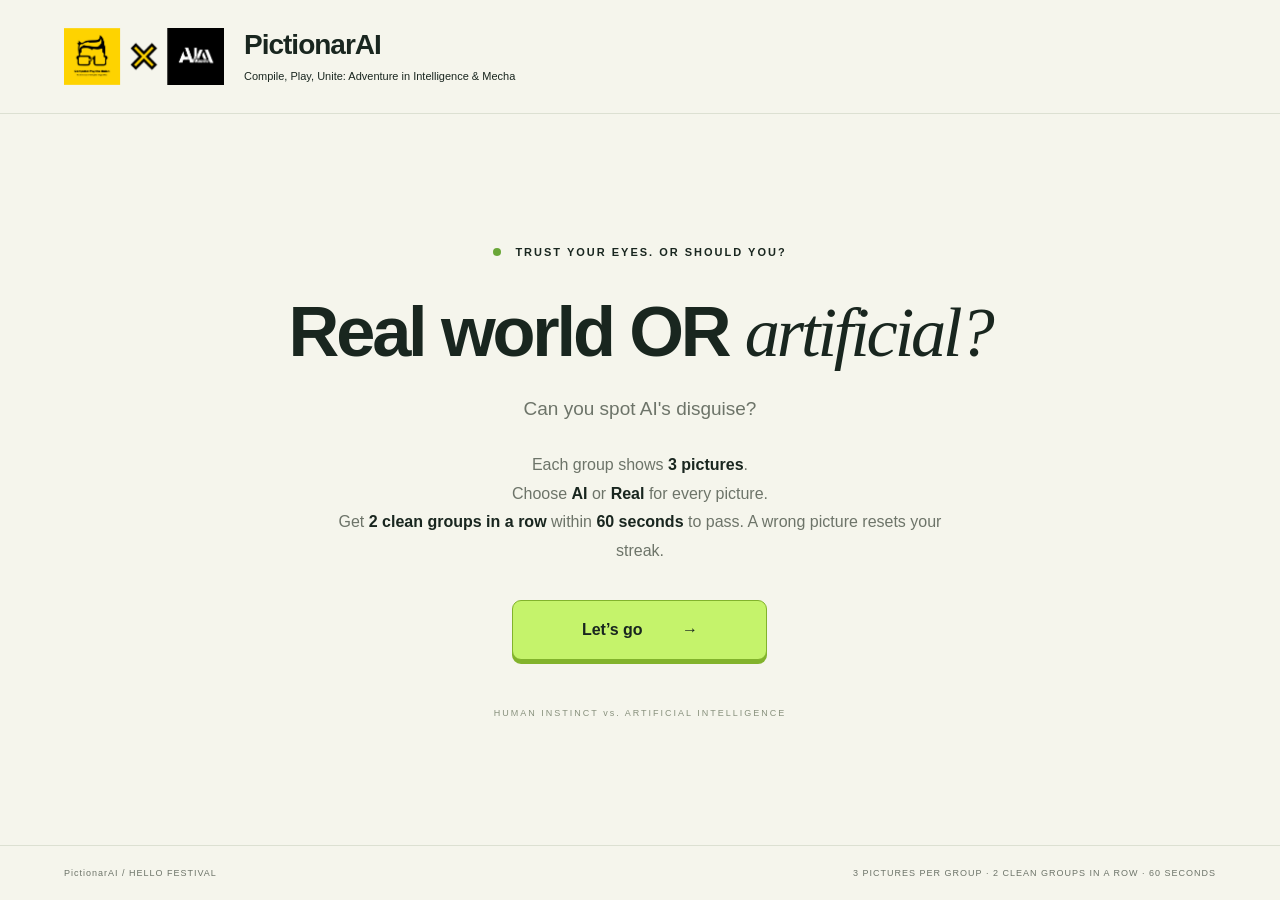
==== commit f52dbc14: "Drive the game rules from config.yaml" ====
--- a/index.html
+++ b/index.html
@@ -5,6 +5,7 @@
   <meta name="viewport" content="width=device-width, initial-scale=1">
   <title>PictionarAI — AI or Real?</title>
   <link rel="stylesheet" href="style.css">
+  <script defer src="config.js"></script>
   <script defer src="quiz.js"></script>
   <script defer src="app.js"></script>
 </head>
@@ -15,14 +16,14 @@
       <div class="eyebrow"><span class="dot"></span> TRUST YOUR EYES. OR SHOULD YOU?</div>
       <h1>Real world OR <em>artificial?</em></h1>
       <p class="intro">Can you spot AI's disguise?</p>
-      <p class="game-rules">Each group shows <strong>three pictures</strong>. <br>Choose <strong>AI</strong> or <strong>Real</strong> for every picture. <br>Get <strong>two clean groups in a row</strong> within <strong>60 seconds</strong> to pass. A wrong picture resets your streak.</p>
+      <p class="game-rules" id="game-rules"></p>
       <button class="primary" id="start" disabled>Let’s go <span>→</span></button>
       <p id="ready" class="muted" role="status">Loading pictures…</p>
       <div class="hero-note">HUMAN INSTINCT vs. ARTIFICIAL INTELLIGENCE</div>
     </section>
 
     <section id="game" class="screen game" hidden>
-      <div class="game-top"><span id="round" class="eyebrow">GROUP 01</span><span class="score-pill">GROUPS <strong id="score">0</strong> / 2 <span class="pill-divider" aria-hidden="true"></span> <span id="timer" class="timer" role="timer">60</span></span><button class="quiet" id="abort" type="button" aria-label="Abort game and return to welcome">Abort</button></div>
+      <div class="game-top"><span id="round" class="eyebrow">GROUP 01</span><span class="score-pill"><span id="score-label">GROUPS</span> <strong id="score">0</strong> / <span id="score-target">2</span> <span class="pill-divider" aria-hidden="true"></span> <span id="timer" class="timer" role="timer">60</span></span><button class="quiet" id="abort" type="button" aria-label="Abort game and return to welcome">Abort</button></div>
       <div id="progress" class="progress" aria-label="Consecutive correct groups"></div>
       <h2 class="game-question">Is each of these AI-generated?</h2>
       <div id="group" class="group"></div>
@@ -36,6 +37,6 @@
       <button class="primary" id="back-home">Back to Welcome <span>→</span></button>
     </section>
   </main>
-  <footer><span>PictionarAI / HELLO FESTIVAL</span><span>THREE PICTURES PER GROUP · TWO CLEAN GROUPS IN A ROW · 60 SECONDS</span></footer>
+  <footer><span>PictionarAI / HELLO FESTIVAL</span><span id="footer-rules"></span></footer>
 </body>
 </html>
--- a/style.css
+++ b/style.css
@@ -327,6 +327,13 @@
   transform: scaleX(1);
 }
 
+/* Fixed mode records every scheduled group, so a group that was not clean
+   stays filled in red instead of emptying the bar. */
+.progress span.missed::after {
+  transform: scaleX(1);
+  background: #d98b7a;
+}
+
 .pill-divider {
   display: inline-block;
   width: 1px;
@@ -359,8 +366,21 @@
 
 .group {
   display: grid;
-  grid-template-columns: repeat(3, 1fr);
-  gap: 16px;
+  /* --group-columns is set by layoutGroup() from the rules and the screen
+     width, so changing group-size or rotating a device reshapes the grid
+     without touching this file. */
+  grid-template-columns: repeat(var(--group-columns, 3), 1fr);
+  gap: var(--group-gap, 16px);
+}
+
+/* When the columns do not divide the group evenly, the last card sits alone on
+   its own row. Spanning the row and capping the width keeps it the same size
+   as the cards above while centring it. The cap mirrors the grid maths: one
+   column out of N, minus the gaps between them. */
+.group-card.lone {
+  grid-column: 1 / -1;
+  width: calc((100% - (var(--group-columns, 3) - 1) * var(--group-gap, 16px)) / var(--group-columns, 3));
+  margin: 0 auto;
 }
 
 /* The card itself is only the perspective container. Its frame, fill and
@@ -425,6 +445,16 @@
   aspect-ratio: 4 / 3;
   background: #e8eadf;
   overflow: hidden;
+}
+
+/* A group of one picture spans the whole width, so on a tablet the 4:3 frame
+   grows taller than the rest of the stage. Capping its height keeps the
+   picture and the verdict buttons on screen together. The width is capped
+   instead of the height, so the frame keeps its 4:3 shape rather than being
+   squashed. */
+.group.single .group-frame {
+  width: min(100%, 62vh);
+  margin: 0 auto;
 }
 
 .group-frame img {
@@ -577,11 +607,6 @@
     flex: 1 1 auto;
   }
 
-  .group {
-    grid-template-columns: repeat(2, 1fr);
-    gap: 10px;
-  }
-
   .verdict {
     grid-template-columns: 1fr;
     gap: 6px;
@@ -749,10 +774,6 @@
 
   .game-top #abort {
     margin-left: auto;
-  }
-
-  .group {
-    gap: 8px;
   }
 
   .verdict-button {
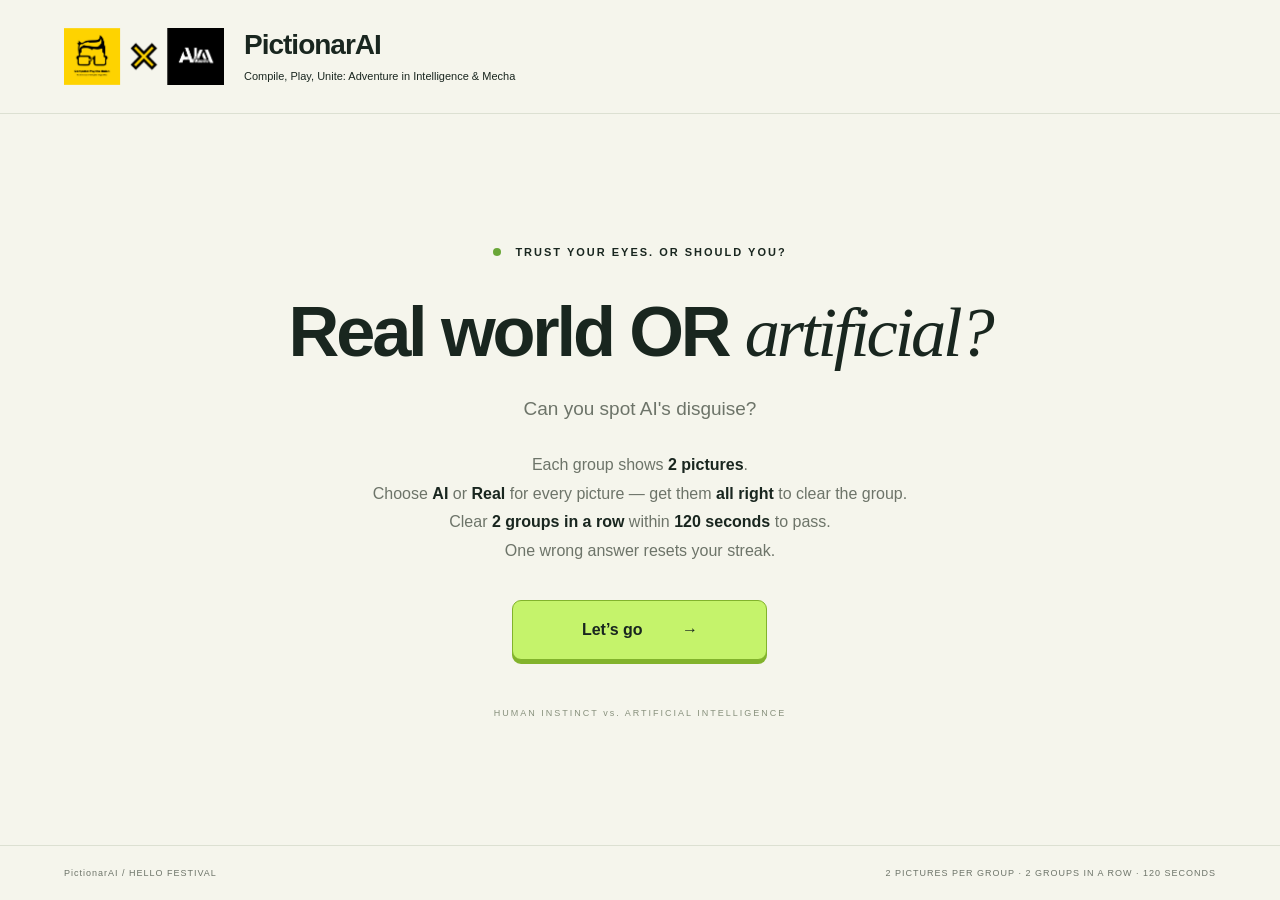
==== commit d7c4c316: "Increase game timer duration to 120 seconds Updated timer duration from 60 to 120 seconds in game se" ====
--- a/index.html
+++ b/index.html
@@ -23,12 +23,11 @@
     </section>
 
     <section id="game" class="screen game" hidden>
-      <div class="game-top"><span id="round" class="eyebrow">GROUP 01</span><span class="score-pill"><span id="score-label">GROUPS</span> <strong id="score">0</strong> / <span id="score-target">2</span> <span class="pill-divider" aria-hidden="true"></span> <span id="timer" class="timer" role="timer">60</span></span><button class="quiet" id="abort" type="button" aria-label="Abort game and return to welcome">Abort</button></div>
+      <div class="game-top"><span id="round" class="eyebrow">GROUP 01</span><span class="score-pill"><span id="score-label">GROUPS</span> <strong id="score">0</strong> / <span id="score-target">2</span> <span class="pill-divider" aria-hidden="true"></span> <span id="timer" class="timer" role="timer">120</span></span><button class="quiet" id="abort" type="button" aria-label="Abort game and return to welcome">Abort</button></div>
       <div id="progress" class="progress" aria-label="Consecutive correct groups"></div>
       <h2 class="game-question">Is each of these AI-generated?</h2>
       <div id="group" class="group"></div>
       <div class="actions"><button class="primary compact" id="judge" disabled>Submit</button></div>
-      <div id="feedback" class="feedback" hidden><p id="feedback-text" role="status"></p></div>
     </section>
 
     <section id="result" class="screen hero" hidden>
--- a/style.css
+++ b/style.css
@@ -519,8 +519,12 @@
   cursor: default;
 }
 
+/* The wrong pick is shown in a deeper red instead of being faded out, so it
+   stands out against the correct answer rather than receding behind it. */
 .verdict-button.missed {
-  opacity: .45;
+  --face: #d96b6b;
+  --edge: #a13f3f;
+  color: #fff;
 }
 
 .verdict-button.missed.ai {
@@ -542,30 +546,71 @@
 #judge {
   min-width: 255px;
   max-width: 100%;
-}
-
-.feedback {
-  display: flex;
-  align-items: center;
-  justify-content: center;
-  flex-wrap: wrap;
-  gap: 15px;
-  margin-top: 16px;
-  padding: 15px 20px;
-  border-radius: 10px;
-  background: #e6edda;
-}
-
-.feedback p {
-  margin: 0;
-  line-height: 1.5;
-  flex: 1 1 220px;
-  min-width: 0;
-  text-align: center;
-}
-
-.feedback.wrong {
-  background: #f1e3d8;
+  position: relative;
+}
+
+/* After a group is scored the same button becomes Next. It turns green when
+   the whole group was right and red when it was not, so the verdict is
+   readable from the button alone.
+ *
+ *  The properties are set directly rather than through --face and --edge:
+ *  .primary hard-codes those colours instead of reading variables, so
+ *  overriding the variables alone would change nothing. */
+#judge.next {
+  background-color: var(--green);
+  border-color: var(--green-deep);
+  box-shadow: 0 4px 0 var(--green-deep);
+}
+
+/* Every state here sets background-color rather than the background shorthand.
+   The shorthand would wipe out the wash layer that #judge.next.wrong puts in
+   background-image, so hovering or pressing mid-count would erase it. */
+#judge.next:hover:not(:disabled) {
+  background-color: var(--green);
+}
+
+/* On a wrong answer a light wash fills the whole button as the automatic Next
+   approaches. The round clock is paused for the same three seconds, so
+   reading the verdict costs the participant no time.
+ *
+ *  The wash is a background layer rather than an overlay element: a pseudo
+ *  element would sit on top of the label and hide it, and pushing it behind
+ *  the label is not possible because the button's own background would then
+ *  cover it. Stretching the background layer from the left leaves the text
+ *  fully legible for the whole three seconds. */
+#judge.next.wrong {
+  background-color: #d96b6b;
+  background-image: linear-gradient(rgba(255, 255, 255, .38), rgba(255, 255, 255, .38));
+  background-repeat: no-repeat;
+  background-position: left center;
+  background-size: 0% 100%;
+  border-color: #a13f3f;
+  box-shadow: 0 4px 0 #a13f3f;
+  color: #fff;
+}
+
+#judge.next.wrong:hover:not(:disabled) {
+  background-color: #d96b6b;
+}
+
+#judge.next.wrong.running {
+  background-size: 100% 100%;
+  /* --auto-next is set from config.yaml, so the wash always takes as long as
+     the round actually waits before moving on. */
+  transition: background-size var(--auto-next, 5s) linear;
+}
+
+/* The pressed state of .primary hard-codes the green shadow, which would show
+   a green edge under a red Next button. */
+#judge.next.wrong:active:not(:disabled),
+#judge.next.wrong.pressing:not(:disabled) {
+  box-shadow: 0 1px 0 #a13f3f;
+  background-color: #d96b6b;
+}
+
+#judge.next:active:not(:disabled),
+#judge.next.pressing:not(:disabled) {
+  box-shadow: 0 1px 0 var(--green-deep);
 }
 
 #result h1 {
@@ -622,20 +667,6 @@
 
   .group-frame {
     aspect-ratio: 1;
-  }
-
-  .feedback {
-    flex-direction: column;
-    text-align: center;
-    margin-top: 10px;
-    padding: 9px 12px;
-    gap: 8px;
-  }
-
-  .feedback p {
-    flex: 0 1 auto;
-    font-size: 13px;
-    line-height: 1.4;
   }
 
   .result-rounds {
